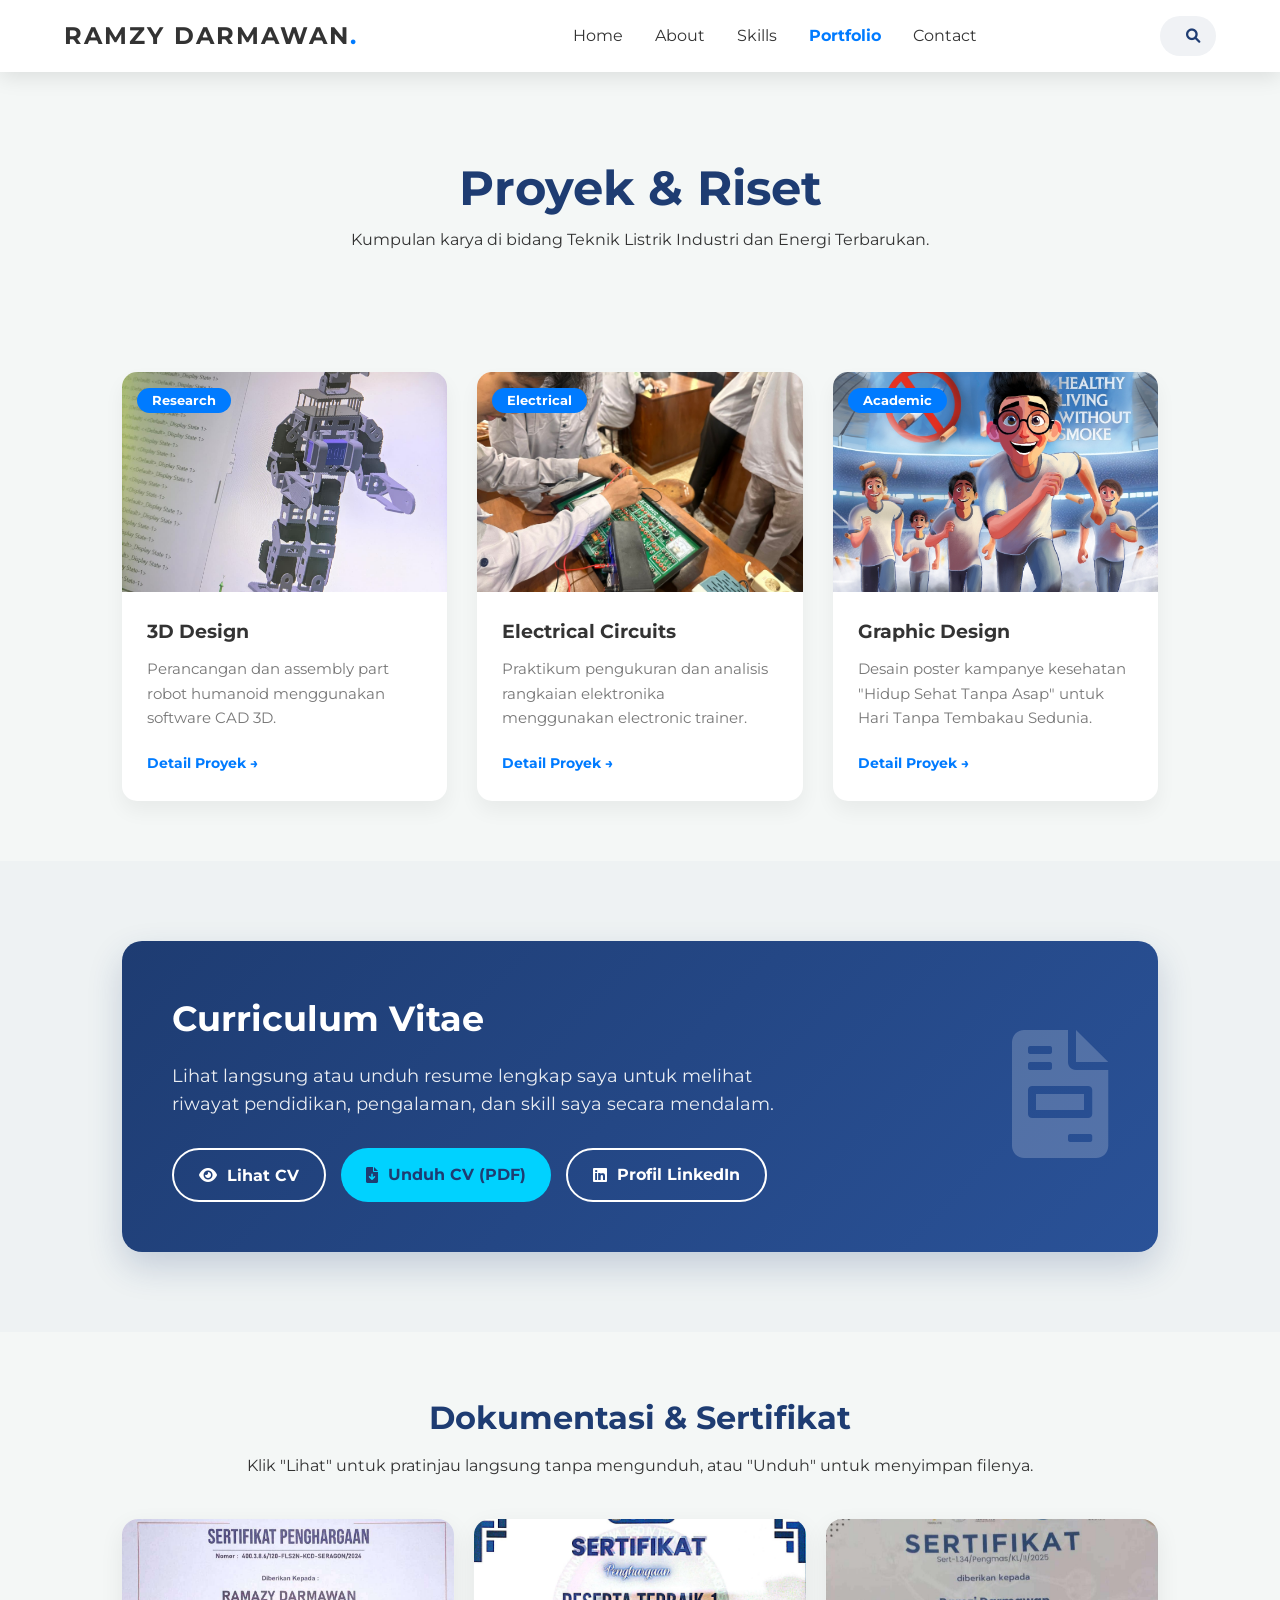
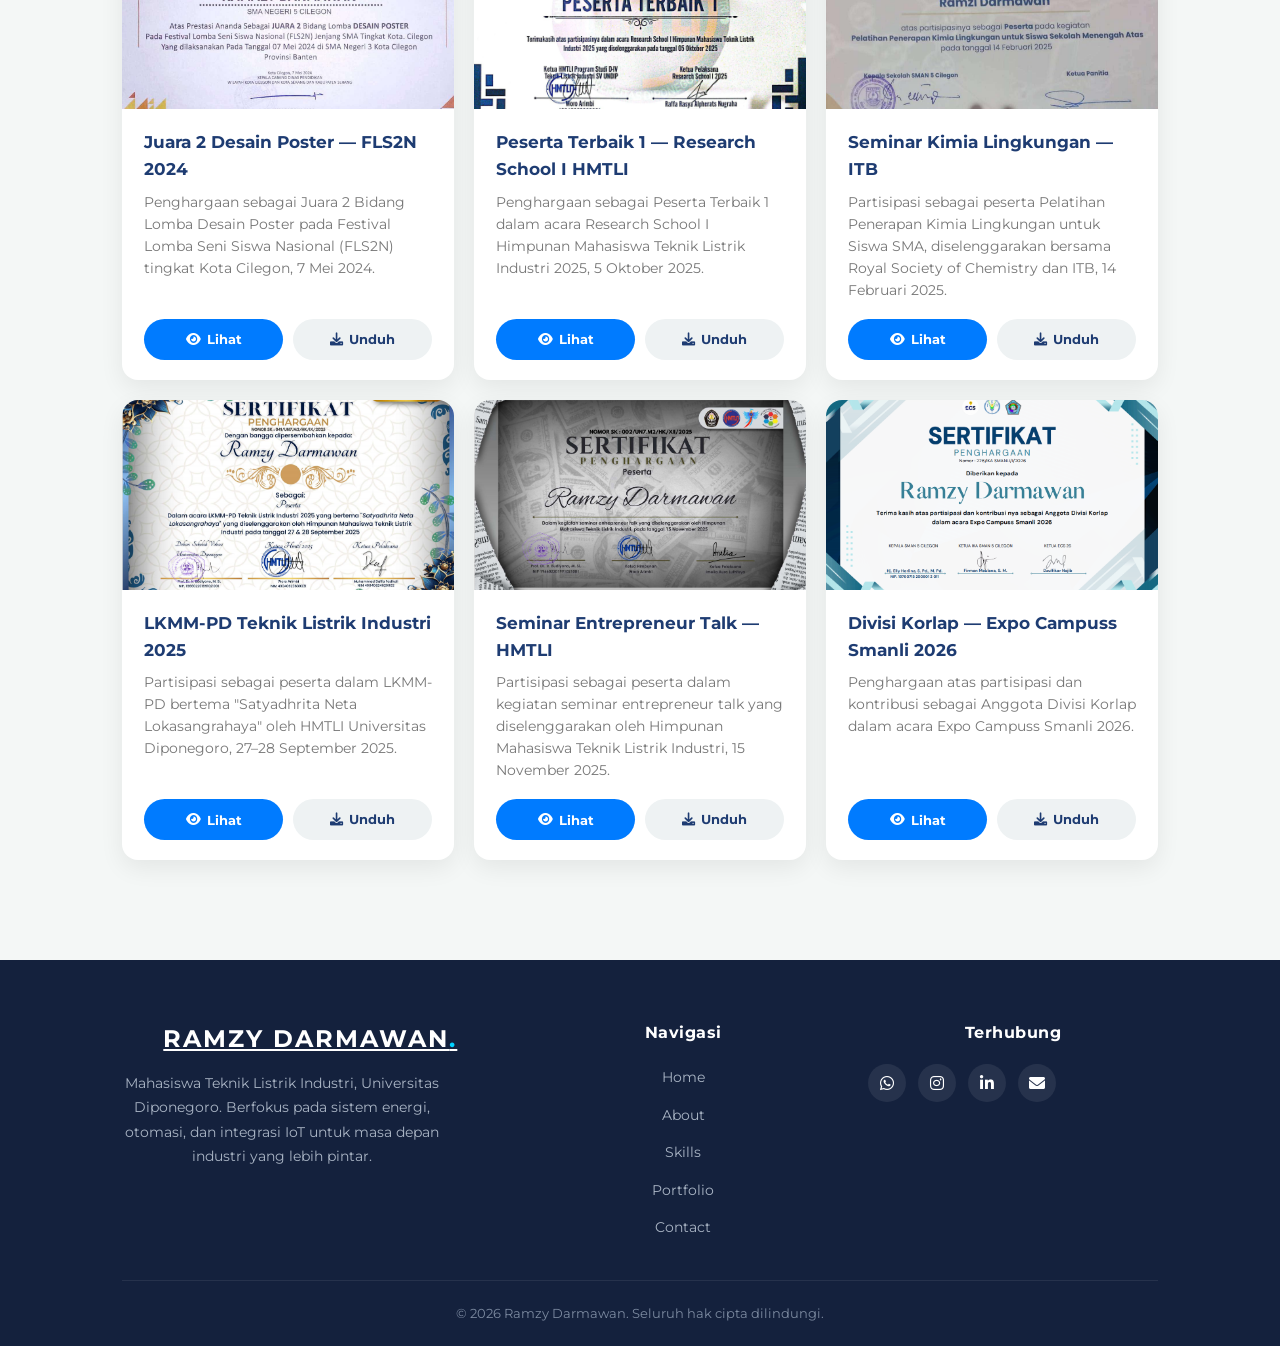
==== portofolio.html @ 5f9a40dd "Add files via upload" ====
<!DOCTYPE html>
<html lang="id">
<head>
    <meta charset="UTF-8">
    <meta name="viewport" content="width=device-width, initial-scale=1.0">
    <title>Portofolio Proyek | Ramzy Darmawan</title>
    <link rel="stylesheet" href="https://cdnjs.cloudflare.com/ajax/libs/font-awesome/6.0.0/css/all.min.css">
    <link rel="stylesheet" href="assets/css/style.css">
    <link href="https://fonts.googleapis.com/css2?family=Montserrat:wght@300;400;700&display=swap" rel="stylesheet">
</head>
<body class="portofolio-page">
    <div id="preloader">
        <div class="loader">
            <div class="circle"></div>
            <div class="line"></div>
            <p>Loading<span>.</span><span>.</span><span>.</span></p>
        </div>
    </div>

    <nav class="nav-active force-active">
        <div class="logo">RAMZY DARMAWAN<span>.</span></div>
        <ul class="nav-links">
            <li><a href="index.html">Home</a></li>
            <li><a href="index.html#about">About</a></li>
            <li><a href="index.html#skills">Skills</a></li>
            <li><a href="portofolio.html" class="active-link">Portfolio</a></li>
            <li><a href="index.html#contact">Contact</a></li>
        </ul>
        <div class="search-container">
            <input type="text" id="search-input" placeholder="Cari proyek, sertifikat...">
            <button id="search-btn"><i class="fas fa-search"></i></button>
        </div>
    </nav>

    <header class="portofolio-header">
        <div class="container">
            <h1>Proyek & Riset</h1>
            <p>Kumpulan karya di bidang Teknik Listrik Industri dan Energi Terbarukan.</p>
        </div>
    </header>

    <section class="portofolio-grid-section">
        <div class="container">
            <div class="portofolio-grid">

                <div class="portofolio-card">
                    <div class="card-image">
                        <img src="assets/img/robot-1.jpeg" alt="3D Design Robot Humanoid">
                        <div class="card-overlay">
                            <span>Research</span>
                        </div>
                    </div>
                    <div class="card-info">
                        <h3>3D Design</h3>
                        <p>Perancangan dan assembly part robot humanoid menggunakan software CAD 3D.</p>
                        <a href="proyek-3d-design.html" class="read-more">Detail Proyek &rarr;</a>
                    </div>
                </div>

                <div class="portofolio-card">
                    <div class="card-image">
                        <img src="assets/img/listrik-1.jpeg" alt="Praktikum Rangkaian Listrik">
                        <div class="card-overlay">
                            <span>Electrical</span>
                        </div>
                    </div>
                    <div class="card-info">
                        <h3>Electrical Circuits</h3>
                        <p>Praktikum pengukuran dan analisis rangkaian elektronika menggunakan electronic trainer.</p>
                        <a href="proyek-electrical.html" class="read-more">Detail Proyek &rarr;</a>
                    </div>
                </div>

                <div class="portofolio-card">
                    <div class="card-image">
                        <img src="assets/img/poster-1.jpeg" alt="Poster Hidup Sehat Tanpa Asap">
                        <div class="card-overlay">
                            <span>Academic</span>
                        </div>
                    </div>
                    <div class="card-info">
                        <h3>Graphic Design</h3>
                        <p>Desain poster kampanye kesehatan "Hidup Sehat Tanpa Asap" untuk Hari Tanpa Tembakau Sedunia.</p>
                        <a href="proyek-graphic-design.html" class="read-more">Detail Proyek &rarr;</a>
                    </div>
                </div>

            </div>
        </div>
    </section>

    <section class="cv-section" id="cv">
        <div class="container">
            <div class="cv-box">
                <div class="cv-content">
                    <h2>Curriculum Vitae</h2>
                    <p>Lihat langsung atau unduh resume lengkap saya untuk melihat riwayat pendidikan, pengalaman, dan skill saya secara mendalam.</p>

                    <div class="cv-actions">
                        <button class="btn-cv-view"
                                data-view
                                data-view-type="pdf"
                                data-view-src="assets/docs/CV-Ramzy-Darmawan.pdf"
                                data-view-title="Curriculum Vitae — Ramzy Darmawan"
                                data-view-download="CV-Ramzy-Darmawan.pdf">
                            <i class="fas fa-eye"></i> Lihat CV
                        </button>
                        <a href="assets/docs/CV-Ramzy-Darmawan.pdf" download="CV-Ramzy-Darmawan.pdf" class="btn-cv">
                            <i class="fas fa-file-download"></i> Unduh CV (PDF)
                        </a>
                        <a href="https://www.linkedin.com/in/ramzy-darmawan-42769236a?utm_source=share_via&utm_content=profile&utm_medium=member_android" target="_blank" class="btn-cv-outline">
                            <i class="fab fa-linkedin"></i> Profil LinkedIn
                        </a>
                    </div>
                </div>

                <div class="cv-icon">
                    <i class="fas fa-file-invoice"></i>
                </div>
            </div>
        </div>
    </section>

    <section class="gallery-download" id="sertifikat">
        <div class="container">
            <div class="gallery-title">
                <h2>Dokumentasi & Sertifikat</h2>
                <p>Klik "Lihat" untuk pratinjau langsung tanpa mengunduh, atau "Unduh" untuk menyimpan filenya.</p>
            </div>

            <div class="gallery-grid cert-grid">

                <div class="cert-card">
                    <div class="cert-thumb"
                         data-view
                         data-view-type="image"
                         data-view-src="assets/img/sertifikat-fls2n.jpeg"
                         data-view-title="Juara 2 Desain Poster — FLS2N 2024"
                         data-view-download="Sertifikat-FLS2N-Ramzy-Darmawan.jpeg">
                        <img src="assets/img/sertifikat-fls2n.jpeg" alt="Sertifikat Juara 2 Desain Poster FLS2N 2024">
                        <div class="cert-view-hint"><i class="fas fa-eye"></i> Klik untuk melihat</div>
                    </div>
                    <div class="cert-info">
                        <h3>Juara 2 Desain Poster — FLS2N 2024</h3>
                        <p>Penghargaan sebagai Juara 2 Bidang Lomba Desain Poster pada Festival Lomba Seni Siswa Nasional (FLS2N) tingkat Kota Cilegon, 7 Mei 2024.</p>
                        <div class="cert-actions">
                            <button class="cert-btn cert-btn-view"
                                    data-view
                                    data-view-type="image"
                                    data-view-src="assets/img/sertifikat-fls2n.jpeg"
                                    data-view-title="Juara 2 Desain Poster — FLS2N 2024"
                                    data-view-download="Sertifikat-FLS2N-Ramzy-Darmawan.jpeg">
                                <i class="fas fa-eye"></i> Lihat
                            </button>
                            <a href="assets/img/sertifikat-fls2n.jpeg" download="Sertifikat-FLS2N-Ramzy-Darmawan.jpeg" class="cert-btn cert-btn-download">
                                <i class="fas fa-download"></i> Unduh
                            </a>
                        </div>
                    </div>
                </div>

                <div class="cert-card">
                    <div class="cert-thumb"
                         data-view
                         data-view-type="image"
                         data-view-src="assets/img/sertifikat-terbaik1.jpeg"
                         data-view-title="Peserta Terbaik 1 — Research School I HMTLI 2025"
                         data-view-download="Sertifikat-Terbaik1-Ramzy-Darmawan.jpeg">
                        <img src="assets/img/sertifikat-terbaik1.jpeg" alt="Sertifikat Peserta Terbaik 1 Research School HMTLI">
                        <div class="cert-view-hint"><i class="fas fa-eye"></i> Klik untuk melihat</div>
                    </div>
                    <div class="cert-info">
                        <h3>Peserta Terbaik 1 — Research School I HMTLI</h3>
                        <p>Penghargaan sebagai Peserta Terbaik 1 dalam acara Research School I Himpunan Mahasiswa Teknik Listrik Industri 2025, 5 Oktober 2025.</p>
                        <div class="cert-actions">
                            <button class="cert-btn cert-btn-view"
                                    data-view
                                    data-view-type="image"
                                    data-view-src="assets/img/sertifikat-terbaik1.jpeg"
                                    data-view-title="Peserta Terbaik 1 — Research School I HMTLI 2025"
                                    data-view-download="Sertifikat-Terbaik1-Ramzy-Darmawan.jpeg">
                                <i class="fas fa-eye"></i> Lihat
                            </button>
                            <a href="assets/img/sertifikat-terbaik1.jpeg" download="Sertifikat-Terbaik1-Ramzy-Darmawan.jpeg" class="cert-btn cert-btn-download">
                                <i class="fas fa-download"></i> Unduh
                            </a>
                        </div>
                    </div>
                </div>

                <div class="cert-card">
                    <div class="cert-thumb"
                         data-view
                         data-view-type="image"
                         data-view-src="assets/img/sertifikat-seminaritb.jpeg"
                         data-view-title="Seminar Kimia Lingkungan — ITB 2025"
                         data-view-download="Sertifikat-SeminarITB-Ramzy-Darmawan.jpeg">
                        <img src="assets/img/sertifikat-seminaritb.jpeg" alt="Sertifikat Seminar Kimia Lingkungan ITB">
                        <div class="cert-view-hint"><i class="fas fa-eye"></i> Klik untuk melihat</div>
                    </div>
                    <div class="cert-info">
                        <h3>Seminar Kimia Lingkungan — ITB</h3>
                        <p>Partisipasi sebagai peserta Pelatihan Penerapan Kimia Lingkungan untuk Siswa SMA, diselenggarakan bersama Royal Society of Chemistry dan ITB, 14 Februari 2025.</p>
                        <div class="cert-actions">
                            <button class="cert-btn cert-btn-view"
                                    data-view
                                    data-view-type="image"
                                    data-view-src="assets/img/sertifikat-seminaritb.jpeg"
                                    data-view-title="Seminar Kimia Lingkungan — ITB 2025"
                                    data-view-download="Sertifikat-SeminarITB-Ramzy-Darmawan.jpeg">
                                <i class="fas fa-eye"></i> Lihat
                            </button>
                            <a href="assets/img/sertifikat-seminaritb.jpeg" download="Sertifikat-SeminarITB-Ramzy-Darmawan.jpeg" class="cert-btn cert-btn-download">
                                <i class="fas fa-download"></i> Unduh
                            </a>
                        </div>
                    </div>
                </div>

                <div class="cert-card">
                    <div class="cert-thumb"
                         data-view
                         data-view-type="image"
                         data-view-src="assets/img/sertifikat-lkmmpd.png"
                         data-view-title="LKMM-PD Teknik Listrik Industri 2025"
                         data-view-download="Sertifikat-LKMMPD-Ramzy-Darmawan.png">
                        <img src="assets/img/sertifikat-lkmmpd.png" alt="Sertifikat LKMM-PD Teknik Listrik Industri">
                        <div class="cert-view-hint"><i class="fas fa-eye"></i> Klik untuk melihat</div>
                    </div>
                    <div class="cert-info">
                        <h3>LKMM-PD Teknik Listrik Industri 2025</h3>
                        <p>Partisipasi sebagai peserta dalam LKMM-PD bertema "Satyadhrita Neta Lokasangrahaya" oleh HMTLI Universitas Diponegoro, 27&ndash;28 September 2025.</p>
                        <div class="cert-actions">
                            <button class="cert-btn cert-btn-view"
                                    data-view
                                    data-view-type="image"
                                    data-view-src="assets/img/sertifikat-lkmmpd.png"
                                    data-view-title="LKMM-PD Teknik Listrik Industri 2025"
                                    data-view-download="Sertifikat-LKMMPD-Ramzy-Darmawan.png">
                                <i class="fas fa-eye"></i> Lihat
                            </button>
                            <a href="assets/img/sertifikat-lkmmpd.png" download="Sertifikat-LKMMPD-Ramzy-Darmawan.png" class="cert-btn cert-btn-download">
                                <i class="fas fa-download"></i> Unduh
                            </a>
                        </div>
                    </div>
                </div>

                <div class="cert-card">
                    <div class="cert-thumb"
                         data-view
                         data-view-type="image"
                         data-view-src="assets/img/sertifikat-etalk.png"
                         data-view-title="Seminar Entrepreneur Talk HMTLI"
                         data-view-download="Sertifikat-EntrepreneurTalk-Ramzy-Darmawan.png">
                        <img src="assets/img/sertifikat-etalk.png" alt="Sertifikat Seminar Entrepreneur Talk">
                        <div class="cert-view-hint"><i class="fas fa-eye"></i> Klik untuk melihat</div>
                    </div>
                    <div class="cert-info">
                        <h3>Seminar Entrepreneur Talk — HMTLI</h3>
                        <p>Partisipasi sebagai peserta dalam kegiatan seminar entrepreneur talk yang diselenggarakan oleh Himpunan Mahasiswa Teknik Listrik Industri, 15 November 2025.</p>
                        <div class="cert-actions">
                            <button class="cert-btn cert-btn-view"
                                    data-view
                                    data-view-type="image"
                                    data-view-src="assets/img/sertifikat-etalk.png"
                                    data-view-title="Seminar Entrepreneur Talk HMTLI"
                                    data-view-download="Sertifikat-EntrepreneurTalk-Ramzy-Darmawan.png">
                                <i class="fas fa-eye"></i> Lihat
                            </button>
                            <a href="assets/img/sertifikat-etalk.png" download="Sertifikat-EntrepreneurTalk-Ramzy-Darmawan.png" class="cert-btn cert-btn-download">
                                <i class="fas fa-download"></i> Unduh
                            </a>
                        </div>
                    </div>
                </div>

                <div class="cert-card">
                    <div class="cert-thumb"
                         data-view
                         data-view-type="image"
                         data-view-src="assets/img/sertifikat-ecs.png"
                         data-view-title="Divisi Korlap — Expo Campuss Smanli 2026"
                         data-view-download="Sertifikat-ECS-Ramzy-Darmawan.png">
                        <img src="assets/img/sertifikat-ecs.png" alt="Sertifikat Expo Campuss Smanli">
                        <div class="cert-view-hint"><i class="fas fa-eye"></i> Klik untuk melihat</div>
                    </div>
                    <div class="cert-info">
                        <h3>Divisi Korlap — Expo Campuss Smanli 2026</h3>
                        <p>Penghargaan atas partisipasi dan kontribusi sebagai Anggota Divisi Korlap dalam acara Expo Campuss Smanli 2026.</p>
                        <div class="cert-actions">
                            <button class="cert-btn cert-btn-view"
                                    data-view
                                    data-view-type="image"
                                    data-view-src="assets/img/sertifikat-ecs.png"
                                    data-view-title="Divisi Korlap — Expo Campuss Smanli 2026"
                                    data-view-download="Sertifikat-ECS-Ramzy-Darmawan.png">
                                <i class="fas fa-eye"></i> Lihat
                            </button>
                            <a href="assets/img/sertifikat-ecs.png" download="Sertifikat-ECS-Ramzy-Darmawan.png" class="cert-btn cert-btn-download">
                                <i class="fas fa-download"></i> Unduh
                            </a>
                        </div>
                    </div>
                </div>

            </div>
        </div>
    </section>

    <!-- Modal Viewer (CV & Sertifikat) -->
    <div class="viewer-modal" id="viewer-modal">
        <div class="viewer-modal-content">
            <div class="viewer-modal-header">
                <h3 class="viewer-modal-title">Pratinjau</h3>
                <button class="viewer-modal-close" aria-label="Tutup">&times;</button>
            </div>
            <div class="viewer-modal-body"></div>
            <div class="viewer-modal-footer">
                <a href="#" class="cert-btn cert-btn-download viewer-modal-download" style="flex:none; padding: 10px 22px;">
                    <i class="fas fa-download"></i> Unduh
                </a>
            </div>
        </div>
    </div>

    <footer class="site-footer">
        <div class="container">
            <div class="footer-grid">
                <div class="footer-brand">
                    <a href="index.html" class="logo">RAMZY DARMAWAN<span>.</span></a>
                    <p>Mahasiswa Teknik Listrik Industri, Universitas Diponegoro. Berfokus pada sistem energi, otomasi, dan integrasi IoT untuk masa depan industri yang lebih pintar.</p>
                </div>
                <div class="footer-col">
                    <h4>Navigasi</h4>
                    <ul class="footer-nav-links">
                        <li><a href="index.html">Home</a></li>
                        <li><a href="index.html#about">About</a></li>
                        <li><a href="index.html#skills">Skills</a></li>
                        <li><a href="portofolio.html">Portfolio</a></li>
                        <li><a href="index.html#contact">Contact</a></li>
                    </ul>
                </div>
                <div class="footer-col">
                    <h4>Terhubung</h4>
                    <div class="footer-social">
                        <a href="https://wa.me/6288289019614" target="_blank" aria-label="WhatsApp"><i class="fab fa-whatsapp"></i></a>
                        <a href="https://instagram.com/ramzydrrmwn" target="_blank" aria-label="Instagram"><i class="fab fa-instagram"></i></a>
                        <a href="https://www.linkedin.com/in/ramzy-darmawan-42769236a" target="_blank" aria-label="LinkedIn"><i class="fab fa-linkedin-in"></i></a>
                        <a href="mailto:ramzydarmawan0@gmail.com" aria-label="Email"><i class="fas fa-envelope"></i></a>
                    </div>
                </div>
            </div>
            <div class="footer-bottom">
                &copy; 2026 Ramzy Darmawan. Seluruh hak cipta dilindungi.
            </div>
        </div>
    </footer>

    <script src="assets/js/search-data.js"></script>
    <script src="assets/js/script.js"></script>
</body>
</html>
---- assets/css/style.css ----
/* Reset & Base Styles */
/* DASAR */
* { margin: 0; padding: 0; box-sizing: border-box; }
body { font-family: 'Montserrat', sans-serif; line-height: 1.6; color: #333; scroll-behavior: smooth; background-color: #f4f7f6; }
.container { max-width: 1100px; margin: auto; padding: 0 2rem; }

/* NAVIGASI */
nav { display: flex; justify-content: space-between; align-items: center; padding: 1.5rem 5%; background: rgba(255, 255, 255, 0.9); backdrop-filter: blur(10px); position: fixed; width: 100%; top: 0; z-index: 1000; }
.logo { font-size: 1.5rem; font-weight: 700; letter-spacing: 2px; }
.logo span { color: #007bff; }
.nav-links { display: flex; list-style: none; }
.nav-links li a { text-decoration: none; color: #333; margin-left: 2rem; transition: 0.3s; }
.nav-links li a:hover { color: #007bff; }

/* HERO */
.hero { height: 100vh; background: linear-gradient(135deg, #1e3c72 0%, #2a5298 100%); color: white; display: flex; align-items: center; justify-content: center; text-align: center; }
.hero h1 { font-size: 3.5rem; }
.highlight { color: #00d2ff; }
.btn { display: inline-block; padding: 1rem 2.5rem; background: #007bff; color: white; text-decoration: none; border-radius: 50px; margin-top: 2rem; transition: 0.3s; }

/* KONTAK & SOSIAL MEDIA */
.contact { padding: 100px 0; text-align: center; background: white; }
.social-links { display: flex; justify-content: center; gap: 20px; margin-top: 30px; flex-wrap: wrap; }
.social-icon { text-decoration: none; display: flex; align-items: center; padding: 12px 25px; border-radius: 12px; color: white; font-weight: 600; transition: 0.3s; box-shadow: 0 4px 15px rgba(0,0,0,0.1); }
.social-icon i { font-size: 1.5rem; margin-right: 10px; }

.whatsapp { background-color: #25D366; }
.instagram { background: linear-gradient(45deg, #f09433 0%, #e6683c 25%, #dc2743 50%, #cc2366 75%, #bc1888 100%); }
.linkedin { background-color: #0077b5; }

.social-icon:hover { transform: translateY(-5px); filter: brightness(1.1); }
.btn-outline { display: inline-block; padding: 0.8rem 2rem; border: 2px solid #007bff; color: #007bff; text-decoration: none; border-radius: 50px; margin-top: 1.5rem; }

footer { text-align: center; padding: 2rem; color: #777; }

/* --- SEARCH BAR NAVIGATION --- */

/* Menyejajarkan menu dan search */
.nav-right {
    display: flex;
    align-items: center;
    gap: 30px;
}

.search-container {
    display: flex;
    align-items: center;
    background: #f0f2f5;
    padding: 5px 15px;
    border-radius: 50px;
    border: 1px solid transparent;
    transition: all 0.3s ease;
    position: relative;
}

/* Warna berubah saat kita mulai mengetik */
.search-container:focus-within {
    background: white;
    border-color: #007bff;
    box-shadow: 0 0 10px rgba(0, 123, 255, 0.1);
}

#search-input {
    border: none;
    background: none;
    outline: none;
    padding: 5px;
    width: 0; /* Awalnya tersembunyi */
    transition: width 0.4s cubic-bezier(0.4, 0, 0.2, 1);
    font-family: 'Montserrat', sans-serif;
    font-size: 0.9rem;
}

/* Meluas saat container di-hover atau input sedang aktif */
.search-container:hover #search-input,
.search-container.search-active #search-input,
#search-input:focus {
    width: 200px; /* Lebar saat terbuka */
}

#search-btn {
    background: none;
    border: none;
    color: #1e3c72;
    cursor: pointer;
    font-size: 0.9rem;
    display: flex;
    align-items: center;
    transition: color 0.3s;
}

#search-btn:hover {
    color: #007bff;
}

/* Responsif untuk Mobile */
@media (max-width: 768px) {
    .nav-right {
        gap: 15px;
    }
    #search-input:focus, .search-container:hover #search-input {
        width: 130px;
    }
}

/* SKILLS SECTION */
.skills {
    padding: 80px 0;
    background: #eef2f3;
    text-align: center;
}

.skills h2 {
    font-size: 2.5rem;
    margin-bottom: 3rem;
}

.skills-grid {
    display: grid;
    grid-template-columns: repeat(auto-fit, minmax(280px, 1fr));
    gap: 2rem;
    padding: 0 20px;
}

.skill-card {
    background: white;
    padding: 3rem 2rem;
    border-radius: 20px;
    box-shadow: 0 10px 30px rgba(0,0,0,0.05);
    transition: 0.3s;
}

.skill-card i {
    font-size: 3rem;
    color: #007bff;
    margin-bottom: 1.5rem;
}

.skill-card h3 {
    margin-bottom: 1rem;
    font-size: 1.5rem;
}

.skill-card:hover {
    transform: translateY(-10px);
    box-shadow: 0 15px 40px rgba(0,0,0,0.1);
}

/* ABOUT SECTION */
.about {
    padding: 100px 0;
    background: white;
}

.about-flex {
    display: flex;
    align-items: center;
    gap: 50px;
    flex-wrap: wrap; /* Agar rapi saat dibuka di HP */
}

.about-text {
    flex: 2;
    min-width: 300px;
}

.about-text h2 {
    font-size: 2.5rem;
    margin-bottom: 1.5rem;
    position: relative;
}

/* Garis dekorasi di bawah judul About */
.about-text h2::after {
    content: '';
    display: block;
    width: 60px;
    height: 4px;
    background: #007bff;
    margin-top: 10px;
}

.about-text p {
    margin-bottom: 1.2rem;
    font-size: 1.1rem;
    color: #555;
    text-align: justify;
}

.about-stats {
    flex: 1;
    display: flex;
    flex-direction: column;
    gap: 20px;
    min-width: 250px;
}

.stat-item {
    background: #f4f7f6;
    padding: 20px;
    border-radius: 15px;
    text-align: center;
    border-left: 5px solid #007bff;
}

.stat-item span {
    font-size: 2rem;
    font-weight: 700;
    color: #1e3c72;
    display: block;
}

.stat-item p {
    font-size: 0.9rem;
    color: #777;
    margin: 0;
}

/* Penyesuaian Mobile */
@media (max-width: 768px) {
    .about-flex {
        flex-direction: column;
        text-align: center;
    }
    .about-text h2::after {
        margin: 10px auto;
    }
}

/* --- UPDATE PADA HERO SECTION --- */

.hero {
    min-height: 100vh;
    /* Kita gunakan warna gelap di awal agar menyatu saat foto memudar ke bawah */
    background: linear-gradient(135deg, #1e3c72 0%, #102a5e 100%);
    color: white;
    display: flex;
    align-items: center;
    position: relative;
    overflow: hidden; /* Agar bentuk abstrak tidak keluar jalur */
    padding-top: 80px; /* Jarak agar tidak tertutup nav */
}

/* Container khusus Hero agar flex-direction bisa diatur di mobile */
.hero-container {
    display: flex;
    align-items: center;
    justify-content: space-between;
    width: 100%;
}

/* Sisi Teks */
.hero-content {
    flex: 1;
    text-align: left;
    z-index: 10; /* Agar teks di atas bentuk abstrak */
}

.hero-content h1 {
    font-size: 3.5rem;
    line-height: 1.1;
    margin-bottom: 1.5rem;
}
/* --- GANTI KODE TADI DENGAN INI --- */

.hero-btns {
    display: flex;
    align-items: center;
    justify-content: flex-start;
    gap: 15px;
    margin-top: 2.5rem;
}

/* Base style untuk semua tombol di Hero agar ukurannya SAMA */
.btn, .btn-outline-white {
    margin: 0;
    display: flex;            /* Menggunakan flex agar teks di tengah */
    align-items: center;      /* Rata tengah vertikal */
    justify-content: center;   /* Rata tengah horizontal */
    
    /* Tentukan ukuran tetap di sini */
    width: 180px;             /* Lebar tombol */
    height: 55px;             /* Tinggi tombol */
    
    text-decoration: none;
    border-radius: 50px;
    font-weight: 700;
    transition: 0.3s;
    font-size: 0.95rem;
    
    /* Penting: Agar border tidak menambah ukuran luar tombol */
    box-sizing: border-box; 
}

/* Warna Tombol Biru (Kenali Saya) */
.btn {
    background: #007bff;
    color: white;
    border: none;
}

.btn:hover {
    transform: translateY(-3px);
    box-shadow: 0 10px 20px rgba(0, 123, 255, 0.3);
}

/* Warna Tombol Outline (Kontak) */
.btn-outline-white {
    border: 2px solid white;
    color: white;
    background: transparent;
}

.btn-outline-white:hover {
    background: white;
    color: #1e3c72;
}


/* --- SISI FOTO DENGAN EFEK ABSTRAK --- */
.hero-image-wrapper {
    flex: 1;
    display: flex;
    justify-content: center;
    align-items: center;
    position: relative;
    height: 100%;
}

.hero-img {
    max-width: 90%;
    height: auto;
    object-fit: cover;
    z-index: 5;
    
    /* Trik 1: CSS MASKING - Membuat bagian bawah foto memudar */
    -webkit-mask-image: linear-gradient(to bottom, black 60%, transparent 100%);
    mask-image: linear-gradient(to bottom, black 60%, transparent 100%);
    
    /* Trik 2: Opacity sedikit diturunkan agar warna background tembus */
    opacity: 0.9;
    
    /* Trik 3: Filter untuk menyatukan warna (Opsional, matikan jika ingin warna asli) */
    filter: brightness(1.1) contrast(1.1) saturate(0.9) drop-shadow(0 0 20px rgba(0,210,255,0.3));
}

/* Bentuk Abstrak di Belakang Foto */
.abstract-shape {
    position: absolute;
    width: 130%;
    height: 130%;
    background: radial-gradient(circle, rgba(0,210,255,0.2) 0%, rgba(30,60,114,0) 70%);
    border-radius: 45% 55% 70% 30% / 30% 60% 70% 40%; /* Bentuk tidak beraturan */
    animation: morph 10s linear infinite; /* Animasi bergerak pelan */
    z-index: 1;
}

/* Animasi untuk bentuk abstrak */
@keyframes morph {
    0% { border-radius: 45% 55% 70% 30% / 30% 60% 70% 40%; transform: rotate(0deg); }
    50% { border-radius: 70% 30% 30% 70% / 60% 30% 60% 40%; transform: rotate(180deg); }
    100% { border-radius: 45% 55% 70% 30% / 30% 60% 70% 40%; transform: rotate(360deg); }
}

/* Responsivitas Mobile */
@media (max-width: 992px) {
    .hero-container {
        flex-direction: column-reverse; /* Foto di atas teks saat mobile */
        text-align: center;
        padding-bottom: 50px;
    }
    .hero-content {
        text-align: center;
        padding-top: 30px;
    }
    .hero-content h1 { font-size: 2.5rem; }
    .hero-btns { justify-content: center; }
    .hero-image-wrapper { width: 100%; margin-top: 20px; }
    .hero-img { max-width: 70%; }
}

/* Styling untuk Sticky Nav yang diaktifkan JS */
.nav-active {
    background: white !important;
    box-shadow: 0 5px 20px rgba(0,0,0,0.1);
    padding: 1rem 5% !important;
}

/* Styling untuk Animasi Muncul (Scroll Reveal) */
.hidden {
    opacity: 0;
    transform: translateY(30px);
    transition: all 0.8s ease-out;
}

.show {
    opacity: 1;
    transform: translateY(0);
}

/* Delay agar skill card muncul bergantian */
.skill-card:nth-child(2) { transition-delay: 0.2s; }
.skill-card:nth-child(3) { transition-delay: 0.4s; }

/* PORTOFOLIO PAGE STYLES */
.portofolio-header {
    padding: 150px 0 60px;
    background: #f4f7f6;
    text-align: center;
}

.portofolio-header h1 { font-size: 3rem; color: #1e3c72; }

.portofolio-grid {
    display: grid;
    grid-template-columns: repeat(auto-fit, minmax(320px, 1fr));
    gap: 30px;
    padding: 60px 0;
}

.portofolio-card {
    background: white;
    border-radius: 15px;
    overflow: hidden;
    box-shadow: 0 10px 20px rgba(0,0,0,0.05);
    transition: 0.3s;
}

.card-image {
    position: relative;
    height: 220px;
    background: #ddd; /* Warna pengganti jika gambar belum ada */
}

.card-image img {
    width: 100%;
    height: 100%;
    object-fit: cover;
}

.card-overlay {
    position: absolute;
    top: 15px;
    left: 15px;
}

.card-overlay span {
    background: #007bff;
    color: white;
    padding: 5px 15px;
    border-radius: 20px;
    font-size: 0.8rem;
    font-weight: 700;
}

.card-info {
    padding: 25px;
}

.card-info h3 { margin-bottom: 10px; color: #333; }
.card-info p { color: #777; font-size: 0.95rem; margin-bottom: 20px; }

.read-more {
    text-decoration: none;
    color: #007bff;
    font-weight: 700;
    font-size: 0.9rem;
}

.portofolio-card:hover {
    transform: translateY(-10px);
    box-shadow: 0 20px 40px rgba(0,0,0,0.1);
}

.active-link {
    color: #007bff !important;
    font-weight: 700;
}

/* --- PRELOADER STYLES --- */
#preloader {
    position: fixed;
    top: 0;
    left: 0;
    width: 100%;
    height: 100vh;
    background: #1e3c72; /* Warna senada dengan Hero */
    display: flex;
    justify-content: center;
    align-items: center;
    z-index: 9999; /* Pastikan di atas segalanya */
    transition: opacity 0.8s ease, visibility 0.8s;
}

.loader {
    text-align: center;
    color: white;
}

.circle {
    width: 50px;
    height: 50px;
    border: 5px solid rgba(255, 255, 255, 0.1);
    border-top: 5px solid #00d2ff;
    border-radius: 50%;
    margin: 0 auto 20px;
    animation: spin 1s linear infinite;
}

.line {
    width: 100px;
    height: 3px;
    background: rgba(255, 255, 255, 0.1);
    position: relative;
    overflow: hidden;
    margin: 10px auto;
}

.line::after {
    content: '';
    position: absolute;
    left: -100%;
    width: 100%;
    height: 100%;
    background: #00d2ff;
    animation: loading-line 1.5s infinite;
}

#preloader p {
    font-family: 'Montserrat', sans-serif;
    letter-spacing: 3px;
    font-size: 0.8rem;
    text-transform: uppercase;
}

/* Animasi Putar & Garis */
@keyframes spin {
    to { transform: rotate(360deg); }
}

@keyframes loading-line {
    to { left: 100%; }
}

/* Class untuk menghilangkan loader (dipicu JS) */
.preloader-hidden {
    opacity: 0;
    visibility: hidden;
}

/* Tambahkan ini di style.css */
.hero-content {
    animation: fadeInUp 1.2s ease forwards;
    opacity: 0; /* Mulai dari tidak terlihat */
}

@keyframes fadeInUp {
    from {
        opacity: 0;
        transform: translateY(30px);
    }
    to {
        opacity: 1;
        transform: translateY(0);
    }
}

/* --- CV SECTION STYLES --- */
.cv-section {
    padding: 80px 0;
    background: #eef2f3;
}

.cv-box {
    background: linear-gradient(135deg, #1e3c72 0%, #2a5298 100%);
    border-radius: 20px;
    padding: 50px;
    display: flex;
    align-items: center;
    justify-content: space-between;
    color: white;
    box-shadow: 0 15px 35px rgba(30, 60, 114, 0.2);
}

.cv-content {
    flex: 2;
}

.cv-content h2 {
    font-size: 2.2rem;
    margin-bottom: 15px;
}

.cv-content p {
    font-size: 1.1rem;
    margin-bottom: 30px;
    opacity: 0.9;
}

.cv-actions {
    display: flex;
    gap: 15px;
    flex-wrap: wrap;
}

.btn-cv {
    background: #00d2ff;
    color: #1e3c72;
    padding: 12px 25px;
    border-radius: 50px;
    text-decoration: none;
    font-weight: 700;
    display: flex;
    align-items: center;
    gap: 10px;
    transition: 0.3s;
}

.btn-cv:hover {
    transform: translateY(-3px);
    box-shadow: 0 5px 15px rgba(0, 210, 255, 0.4);
    background: white;
}

.btn-cv-outline {
    border: 2px solid white;
    color: white;
    padding: 12px 25px;
    border-radius: 50px;
    text-decoration: none;
    font-weight: 700;
    display: flex;
    align-items: center;
    gap: 10px;
    transition: 0.3s;
}

.btn-cv-outline:hover {
    background: white;
    color: #1e3c72;
}

.cv-icon {
    flex: 1;
    font-size: 8rem;
    text-align: right;
    opacity: 0.2;
}

/* Responsivitas Mobile */
@media (max-width: 768px) {
    .cv-box {
        flex-direction: column;
        text-align: center;
        padding: 30px;
    }
    .cv-icon {
        display: none; /* Sembunyikan ikon di HP agar hemat tempat */
    }
    .cv-actions {
        justify-content: center;
    }
}

/* --- GALLERY DOWNLOAD SECTION --- */
.gallery-download {
    padding: 60px 0 100px;
    background: #f4f7f6; 
}

.gallery-title {
    text-align: center;
    margin-bottom: 40px;
}

.gallery-title h2 {
    font-size: 2rem;
    color: #1e3c72;
    margin-bottom: 10px;
}

.gallery-grid {
    display: grid;
    grid-template-columns: repeat(auto-fit, minmax(250px, 1fr));
    gap: 20px;
}

.gallery-item {
    position: relative;
    height: 200px; 
    border-radius: 15px;
    overflow: hidden;
    box-shadow: 0 5px 15px rgba(0,0,0,0.08);
}

.gallery-item img {
    width: 100%;
    height: 100%;
    object-fit: cover;
    transition: transform 0.5s ease;
}

/* --- BAGIAN PENTING: OVERLAY UNDUH --- */

.gallery-item .download-overlay {
    position: absolute;
    top: 0;
    left: 0;
    width: 100%;
    height: 100%;
    background: rgba(30, 60, 114, 0.85); /* Warna biru transparan saat di-hover */
    display: flex;
    flex-direction: column;
    justify-content: center;
    align-items: center;
    color: white;
    text-decoration: none;
    
    /* Efek Menghilang di Awal */
    opacity: 0; 
    transition: all 0.4s ease;
}

/* Saat Kursor Diarahkan (Hover) */
.gallery-item:hover .download-overlay {
    opacity: 1; /* Tulisan Muncul */
}

.gallery-item:hover img {
    transform: scale(1.1); /* Gambar sedikit membesar */
}

/* Ukuran Ikon dan Teks di dalam Gallery */
.gallery-item .download-overlay i {
    font-size: 2rem;
    margin-bottom: 8px;
}

.gallery-item .download-overlay span {
    font-size: 0.8rem;
    font-weight: 700;
    text-transform: uppercase;
}
/* ======================================================
   UPGRADE — HERO BADGE & STATUS CHIP (Halaman 1)
   ====================================================== */
.hero-badge {
    display: inline-flex;
    align-items: center;
    gap: 10px;
    background: rgba(0, 210, 255, 0.12);
    border: 1px solid rgba(0, 210, 255, 0.35);
    color: #00d2ff;
    padding: 8px 18px;
    border-radius: 50px;
    font-size: 0.8rem;
    font-weight: 700;
    letter-spacing: 0.5px;
    margin-bottom: 1.4rem;
    text-transform: uppercase;
}

.hero-badge .dot {
    width: 8px;
    height: 8px;
    background: #00d2ff;
    border-radius: 50%;
    box-shadow: 0 0 0 0 rgba(0, 210, 255, 0.6);
    animation: pulse-dot 1.8s infinite;
}

@keyframes pulse-dot {
    0% { box-shadow: 0 0 0 0 rgba(0, 210, 255, 0.55); }
    70% { box-shadow: 0 0 0 8px rgba(0, 210, 255, 0); }
    100% { box-shadow: 0 0 0 0 rgba(0, 210, 255, 0); }
}

/* Typing role text under name */
.hero-role {
    font-size: 1.15rem;
    min-height: 1.6em;
    margin-bottom: 0.5rem;
    color: #bfe6ff;
    font-weight: 600;
}

.hero-role .cursor {
    display: inline-block;
    width: 2px;
    background: #00d2ff;
    margin-left: 3px;
    animation: blink-cursor 0.9s step-end infinite;
}

@keyframes blink-cursor {
    0%, 50% { opacity: 1; }
    51%, 100% { opacity: 0; }
}

/* Floating info chips beside hero photo */
.hero-floating-chip {
    position: absolute;
    background: rgba(255, 255, 255, 0.97);
    color: #1e3c72;
    padding: 10px 16px;
    border-radius: 14px;
    box-shadow: 0 10px 25px rgba(0, 0, 0, 0.25);
    font-size: 0.82rem;
    font-weight: 700;
    display: flex;
    align-items: center;
    gap: 8px;
    z-index: 15;
    animation: float-chip 4s ease-in-out infinite;
}

.hero-floating-chip i { color: #007bff; font-size: 1rem; }

.hero-floating-chip.chip-1 { top: 8%; right: 4%; animation-delay: 0s; }
.hero-floating-chip.chip-2 { bottom: 10%; left: -2%; animation-delay: 1.5s; }

@keyframes float-chip {
    0%, 100% { transform: translateY(0); }
    50% { transform: translateY(-10px); }
}

@media (max-width: 992px) {
    .hero-floating-chip { display: none; }
}

/* ======================================================
   UPGRADE — ABOUT: progress / status row
   ====================================================== */
.about-progress {
    margin-top: 1.8rem;
}

.about-progress-label {
    display: flex;
    justify-content: space-between;
    font-size: 0.85rem;
    font-weight: 700;
    color: #1e3c72;
    margin-bottom: 8px;
}

.about-progress-bar {
    width: 100%;
    height: 10px;
    background: #e6ecf1;
    border-radius: 50px;
    overflow: hidden;
}

.about-progress-fill {
    height: 100%;
    width: 0%;
    background: linear-gradient(90deg, #007bff, #00d2ff);
    border-radius: 50px;
    transition: width 1.4s cubic-bezier(0.4, 0, 0.2, 1);
}

.about-progress-fill.fill-active { width: 25%; } /* semester 2 of 8 */

.about-progress-note {
    font-size: 0.8rem;
    color: #888;
    margin-top: 6px;
}

/* ======================================================
   UPGRADE — SKILL CARDS: meter bar
   ====================================================== */
.skill-meter {
    margin-top: 1.2rem;
    width: 100%;
    height: 6px;
    background: #eef2f3;
    border-radius: 50px;
    overflow: hidden;
}

.skill-meter-fill {
    height: 100%;
    background: linear-gradient(90deg, #007bff, #00d2ff);
    border-radius: 50px;
    width: 0%;
    transition: width 1.2s ease 0.2s;
}

.skill-card.show .skill-meter-fill { width: var(--meter, 80%); }

/* ======================================================
   FOOTER NAVIGATION (semua halaman)
   ====================================================== */
.site-footer {
    background: #14213d;
    color: #cfd8e3;
    padding: 60px 0 0;
    margin-top: 0;
}

.footer-grid {
    display: grid;
    grid-template-columns: 1.3fr 1fr 1fr;
    gap: 40px;
    padding-bottom: 40px;
    border-bottom: 1px solid rgba(255, 255, 255, 0.08);
}

.footer-brand .logo {
    color: white;
    margin-bottom: 12px;
    display: block;
}

.footer-brand .logo span { color: #00d2ff; }

.footer-brand p {
    font-size: 0.9rem;
    color: #a9b4c4;
    max-width: 320px;
    line-height: 1.7;
}

.footer-col h4 {
    color: white;
    font-size: 1rem;
    margin-bottom: 18px;
    letter-spacing: 0.5px;
}

.footer-nav-links {
    list-style: none;
    display: flex;
    flex-direction: column;
    gap: 12px;
}

.footer-nav-links a {
    color: #a9b4c4;
    text-decoration: none;
    font-size: 0.9rem;
    transition: 0.25s;
}

.footer-nav-links a:hover {
    color: #00d2ff;
    padding-left: 4px;
}

.footer-social {
    display: flex;
    gap: 12px;
    margin-top: 6px;
}

.footer-social a {
    width: 38px;
    height: 38px;
    border-radius: 50%;
    background: rgba(255, 255, 255, 0.08);
    color: white;
    display: flex;
    align-items: center;
    justify-content: center;
    text-decoration: none;
    transition: 0.25s;
}

.footer-social a:hover {
    background: #007bff;
    transform: translateY(-3px);
}

.footer-bottom {
    text-align: center;
    padding: 22px 0;
    font-size: 0.82rem;
    color: #7c8aa0;
}

.footer-bottom a { color: #00d2ff; text-decoration: none; }

/* Old simple footer tag override (kept for safety, unused now) */
footer.legacy-footer { text-align: center; padding: 2rem; color: #777; }

@media (max-width: 768px) {
    .footer-grid {
        grid-template-columns: 1fr;
        gap: 30px;
        text-align: center;
    }
    .footer-brand p { margin: 0 auto; }
    .footer-social { justify-content: center; }
}

/* ======================================================
   PROJECT DETAIL PAGE
   ====================================================== */
.project-hero {
    padding: 150px 0 50px;
    background: linear-gradient(135deg, #1e3c72 0%, #2a5298 100%);
    color: white;
}

.project-hero .breadcrumb {
    font-size: 0.85rem;
    opacity: 0.85;
    margin-bottom: 14px;
}

.project-hero .breadcrumb a { color: #00d2ff; text-decoration: none; }
.project-hero .breadcrumb a:hover { text-decoration: underline; }

.project-hero h1 { font-size: 2.6rem; margin-bottom: 14px; }
.project-hero .project-tags { display: flex; gap: 10px; flex-wrap: wrap; }
.project-hero .project-tags span {
    background: rgba(255,255,255,0.12);
    border: 1px solid rgba(255,255,255,0.25);
    padding: 6px 16px;
    border-radius: 50px;
    font-size: 0.8rem;
    font-weight: 600;
}

.project-body {
    padding: 70px 0 100px;
    background: white;
}

.project-cover {
    width: 100%;
    max-height: 480px;
    object-fit: cover;
    border-radius: 18px;
    box-shadow: 0 20px 40px rgba(0,0,0,0.12);
    margin-bottom: 50px;
}

.project-layout {
    display: grid;
    grid-template-columns: 2fr 1fr;
    gap: 50px;
}

.project-main h2 {
    font-size: 1.5rem;
    color: #1e3c72;
    margin: 30px 0 14px;
}

.project-main h2:first-child { margin-top: 0; }

.project-main p {
    color: #555;
    margin-bottom: 14px;
    text-align: justify;
}

.project-main ul {
    margin: 10px 0 20px 22px;
    color: #555;
}

.project-main ul li { margin-bottom: 8px; }

.project-sidebar {
    background: #f4f7f6;
    border-radius: 18px;
    padding: 30px;
    align-self: start;
    position: sticky;
    top: 110px;
}

.project-sidebar h4 {
    color: #1e3c72;
    font-size: 0.95rem;
    text-transform: uppercase;
    letter-spacing: 0.5px;
    margin-bottom: 16px;
}

.project-meta-item {
    display: flex;
    justify-content: space-between;
    padding: 10px 0;
    border-bottom: 1px solid #e2e8ea;
    font-size: 0.9rem;
}

.project-meta-item span:first-child { color: #888; }
.project-meta-item span:last-child { color: #1e3c72; font-weight: 700; text-align: right; }

.project-back-btn {
    display: inline-flex;
    align-items: center;
    gap: 8px;
    margin-top: 25px;
    color: #007bff;
    text-decoration: none;
    font-weight: 700;
    font-size: 0.9rem;
}

.project-back-btn:hover { text-decoration: underline; }

.project-other {
    margin-top: 25px;
    padding-top: 20px;
    border-top: 1px solid #e2e8ea;
}

.project-other a {
    display: block;
    color: #1e3c72;
    text-decoration: none;
    font-size: 0.85rem;
    font-weight: 600;
    padding: 8px 0;
    transition: 0.2s;
}

.project-other a:hover { color: #007bff; padding-left: 4px; }

@media (max-width: 900px) {
    .project-layout { grid-template-columns: 1fr; }
    .project-sidebar { position: static; }
    .project-hero h1 { font-size: 1.9rem; }
}

/* ======================================================
   CV: tombol "Lihat" + modal viewer
   ====================================================== */
.cv-actions .btn-cv-view {
    background: transparent;
    color: white;
    border: 2px solid white;
    padding: 12px 25px;
    border-radius: 50px;
    font-weight: 700;
    display: flex;
    align-items: center;
    gap: 10px;
    cursor: pointer;
    font-family: 'Montserrat', sans-serif;
    font-size: 1rem;
    transition: 0.3s;
}

.cv-actions .btn-cv-view:hover {
    background: white;
    color: #1e3c72;
}

/* ======================================================
   SERTIFIKAT — card dengan judul, deskripsi, lihat & unduh
   ====================================================== */
.gallery-grid.cert-grid {
    grid-template-columns: repeat(auto-fit, minmax(280px, 1fr));
}

.cert-card {
    background: white;
    border-radius: 16px;
    overflow: hidden;
    box-shadow: 0 8px 24px rgba(0,0,0,0.07);
    transition: 0.3s;
    display: flex;
    flex-direction: column;
}

.cert-card:hover {
    transform: translateY(-6px);
    box-shadow: 0 16px 34px rgba(0,0,0,0.12);
}

.cert-thumb {
    position: relative;
    height: 190px;
    overflow: hidden;
    background: #eef2f3;
    cursor: pointer;
}

.cert-thumb img {
    width: 100%;
    height: 100%;
    object-fit: cover;
    transition: transform 0.5s ease;
}

.cert-thumb:hover img { transform: scale(1.07); }

.cert-thumb .cert-view-hint {
    position: absolute;
    inset: 0;
    background: rgba(30, 60, 114, 0.55);
    display: flex;
    align-items: center;
    justify-content: center;
    color: white;
    opacity: 0;
    transition: 0.3s;
    gap: 8px;
    font-weight: 700;
    font-size: 0.85rem;
}

.cert-thumb:hover .cert-view-hint { opacity: 1; }

.cert-info { padding: 20px 22px; flex: 1; display: flex; flex-direction: column; }
.cert-info h3 { font-size: 1.05rem; color: #1e3c72; margin-bottom: 8px; }
.cert-info p { font-size: 0.86rem; color: #777; flex: 1; margin-bottom: 18px; }

.cert-actions { display: flex; gap: 10px; }

.cert-btn {
    flex: 1;
    text-align: center;
    padding: 10px 0;
    border-radius: 50px;
    font-size: 0.82rem;
    font-weight: 700;
    text-decoration: none;
    cursor: pointer;
    display: inline-flex;
    align-items: center;
    justify-content: center;
    gap: 6px;
    border: none;
    font-family: 'Montserrat', sans-serif;
    transition: 0.25s;
}

.cert-btn-view { background: #007bff; color: white; }
.cert-btn-view:hover { background: #1e3c72; }

.cert-btn-download { background: #eef2f3; color: #1e3c72; }
.cert-btn-download:hover { background: #dfe6e9; }

/* ======================================================
   MODAL — lihat sertifikat & CV tanpa unduh
   ====================================================== */
.viewer-modal {
    position: fixed;
    inset: 0;
    background: rgba(10, 18, 35, 0.88);
    display: none;
    align-items: center;
    justify-content: center;
    z-index: 5000;
    padding: 30px 20px;
}

.viewer-modal.open { display: flex; }

.viewer-modal-content {
    background: white;
    border-radius: 16px;
    max-width: 720px;
    width: 100%;
    max-height: 88vh;
    overflow: hidden;
    display: flex;
    flex-direction: column;
    position: relative;
    animation: modal-pop 0.25s ease;
}

@keyframes modal-pop {
    from { transform: scale(0.94); opacity: 0; }
    to { transform: scale(1); opacity: 1; }
}

.viewer-modal-header {
    display: flex;
    justify-content: space-between;
    align-items: center;
    padding: 16px 22px;
    border-bottom: 1px solid #eee;
}

.viewer-modal-header h3 { font-size: 1.05rem; color: #1e3c72; }

.viewer-modal-close {
    background: none;
    border: none;
    font-size: 1.3rem;
    color: #888;
    cursor: pointer;
    line-height: 1;
    padding: 4px 8px;
    border-radius: 8px;
    transition: 0.2s;
}

.viewer-modal-close:hover { background: #f1f1f1; color: #1e3c72; }

.viewer-modal-body {
    overflow: auto;
    padding: 0;
    background: #f4f7f6;
    display: flex;
    align-items: center;
    justify-content: center;
    flex: 1;
}

.viewer-modal-body img {
    width: 100%;
    height: auto;
    display: block;
}

.viewer-modal-body iframe {
    width: 100%;
    height: 80vh;
    border: none;
}

.viewer-modal-footer {
    padding: 14px 22px;
    border-top: 1px solid #eee;
    display: flex;
    justify-content: flex-end;
    gap: 10px;
}

/* ======================================================
   SEARCH — hasil dropdown live
   ====================================================== */
.search-results {
    position: absolute;
    top: calc(100% + 12px);
    right: 0;
    width: 320px;
    max-height: 380px;
    overflow-y: auto;
    background: white;
    border-radius: 14px;
    box-shadow: 0 16px 40px rgba(0,0,0,0.18);
    display: none;
    z-index: 2000;
}

.search-results.open { display: block; }

.search-results .sr-item {
    display: flex;
    gap: 12px;
    padding: 12px 16px;
    text-decoration: none;
    border-bottom: 1px solid #f0f2f5;
    transition: 0.2s;
}

.search-results .sr-item:last-child { border-bottom: none; }
.search-results .sr-item:hover { background: #f6f9ff; }

.search-results .sr-icon {
    width: 34px;
    height: 34px;
    border-radius: 9px;
    background: #eaf3ff;
    color: #007bff;
    display: flex;
    align-items: center;
    justify-content: center;
    flex-shrink: 0;
    font-size: 0.9rem;
}

.search-results .sr-text strong {
    display: block;
    font-size: 0.85rem;
    color: #1e3c72;
}

.search-results .sr-text span {
    font-size: 0.76rem;
    color: #888;
}

.search-results .sr-empty {
    padding: 18px 16px;
    font-size: 0.85rem;
    color: #999;
    text-align: center;
}

.search-results .sr-tag {
    margin-left: auto;
    font-size: 0.68rem;
    color: #007bff;
    background: #eaf3ff;
    padding: 3px 8px;
    border-radius: 50px;
    align-self: center;
    flex-shrink: 0;
    text-transform: uppercase;
    font-weight: 700;
}

@media (max-width: 768px) {
    .search-results { width: 260px; }
}
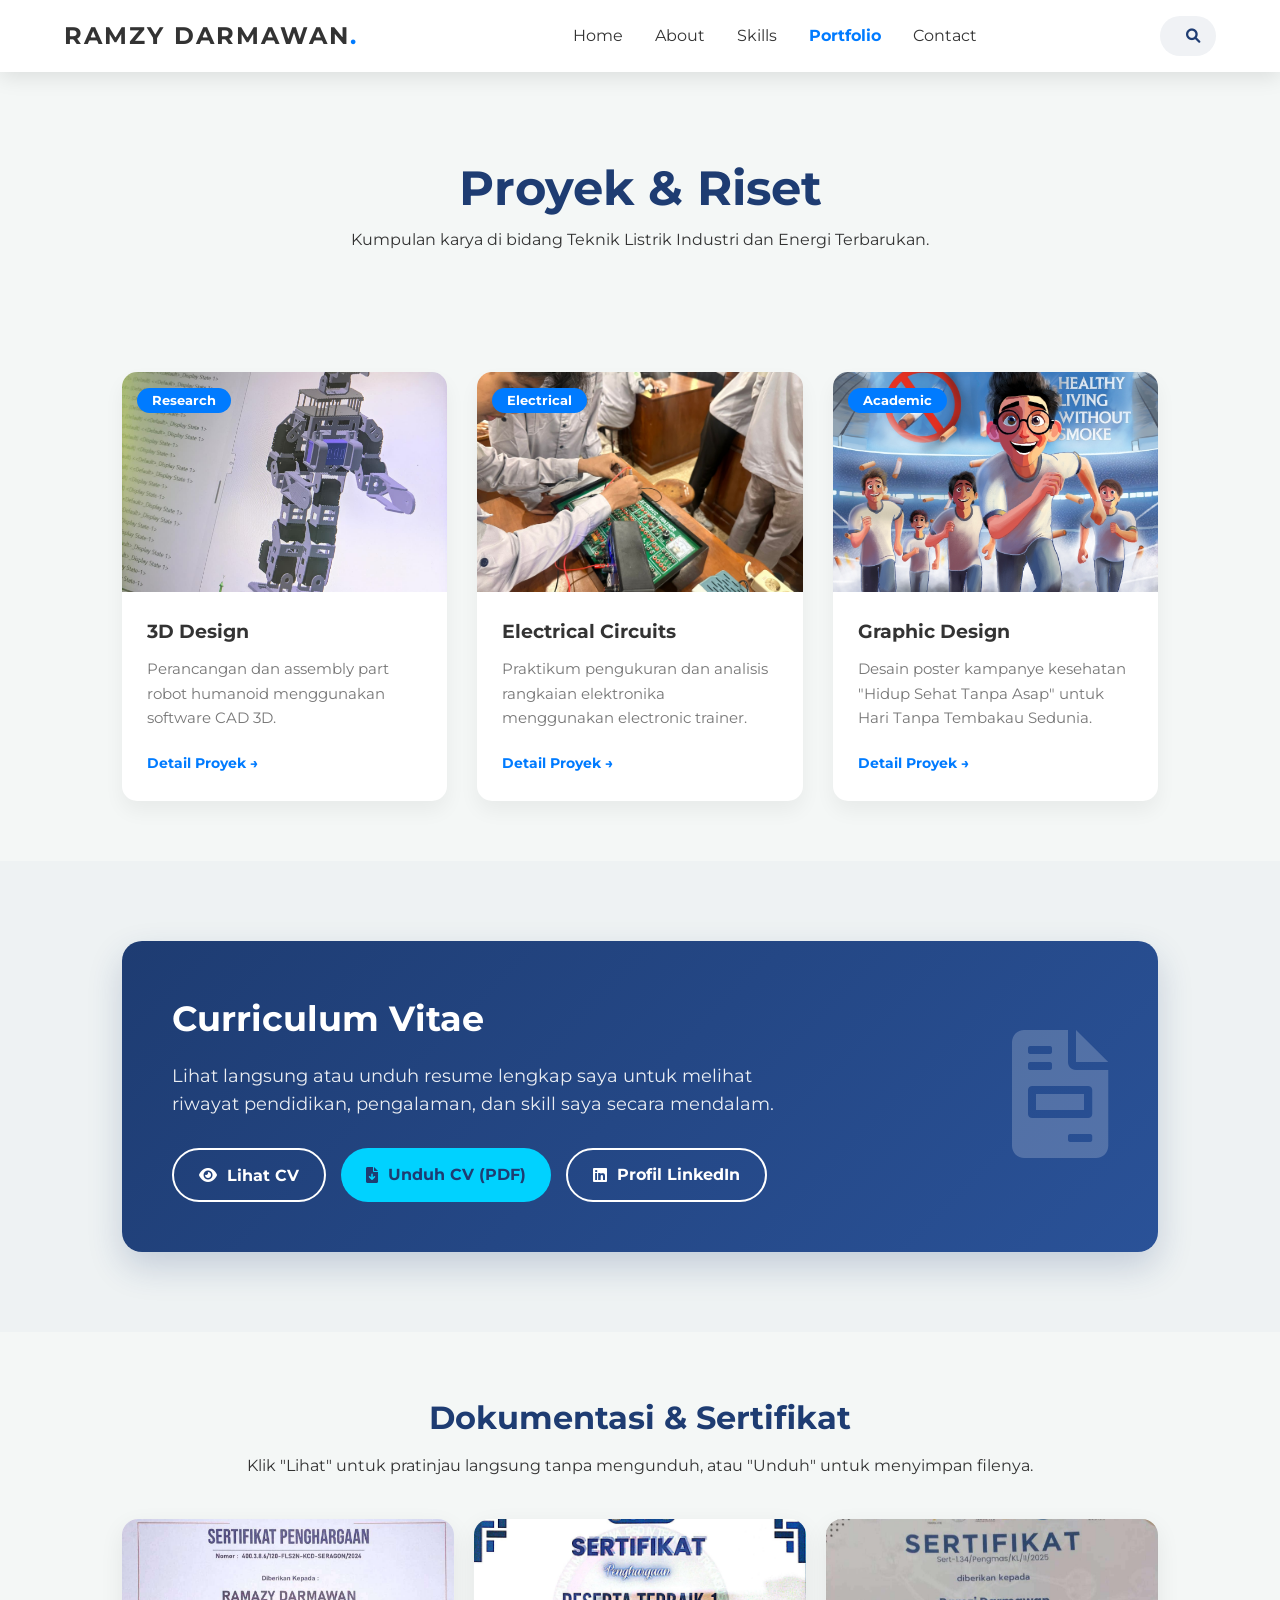
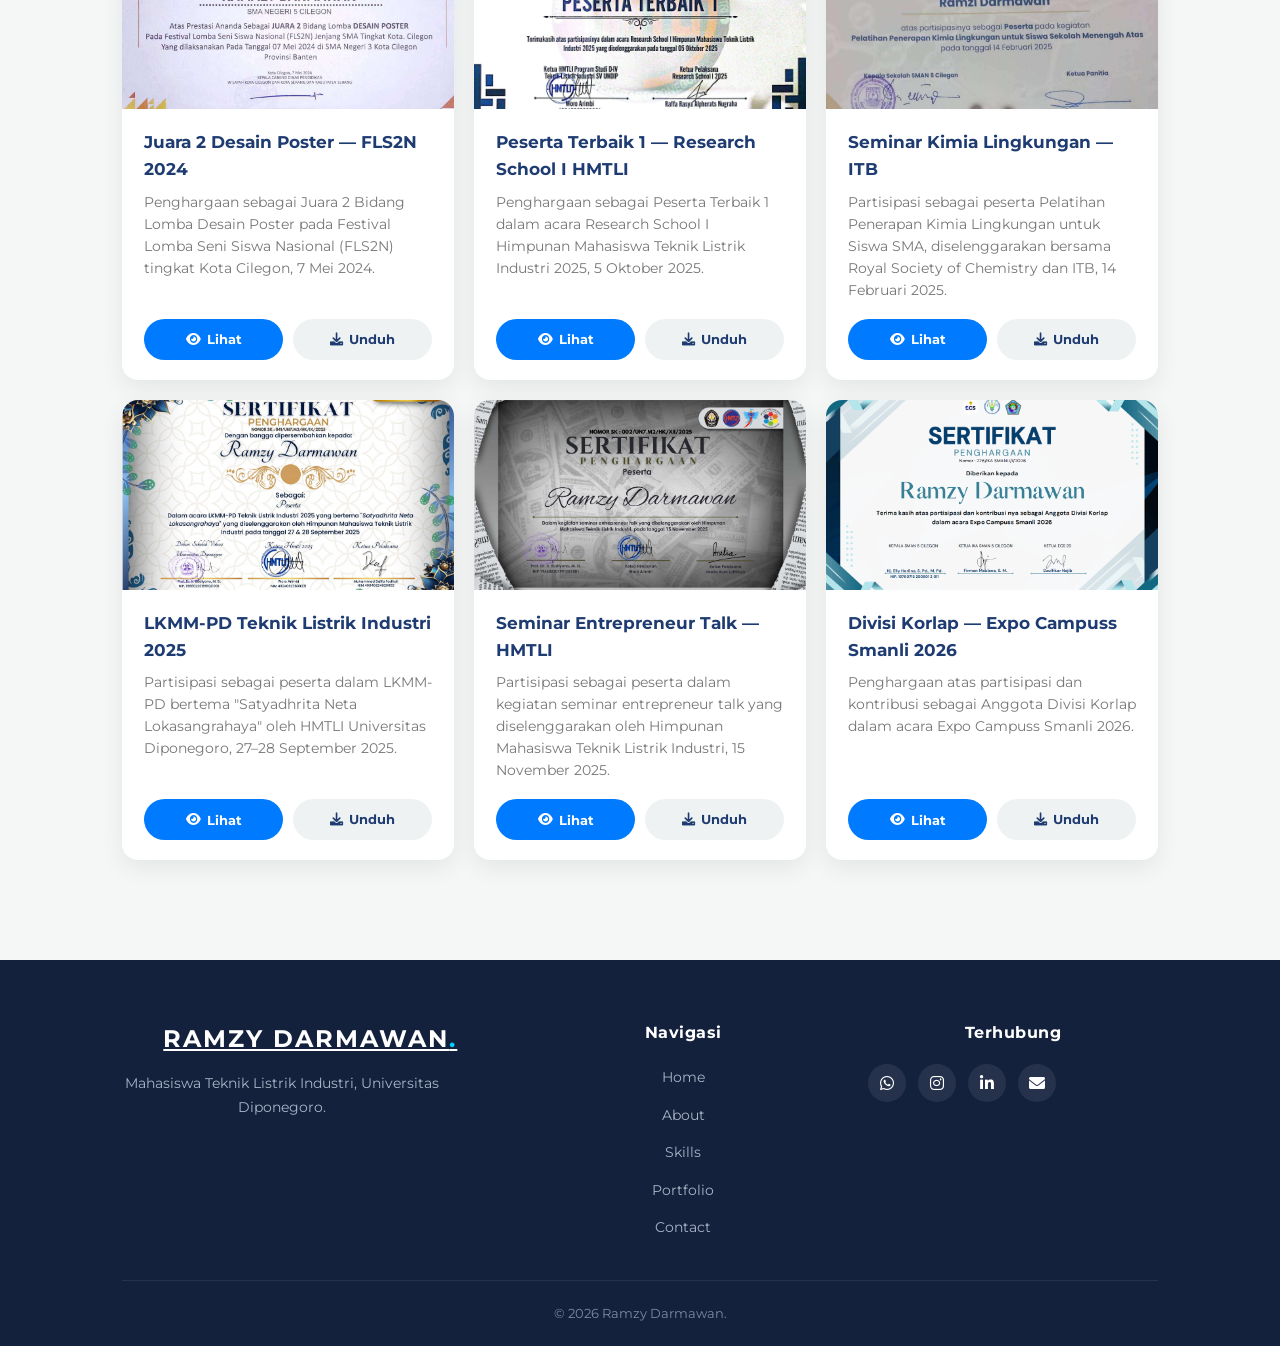
==== commit 08f232a2: "Simplify footer text in portofolio.html" ====
--- a/portofolio.html
+++ b/portofolio.html
@@ -329,7 +329,7 @@
             <div class="footer-grid">
                 <div class="footer-brand">
                     <a href="index.html" class="logo">RAMZY DARMAWAN<span>.</span></a>
-                    <p>Mahasiswa Teknik Listrik Industri, Universitas Diponegoro. Berfokus pada sistem energi, otomasi, dan integrasi IoT untuk masa depan industri yang lebih pintar.</p>
+                    <p>Mahasiswa Teknik Listrik Industri, Universitas Diponegoro.</p>
                 </div>
                 <div class="footer-col">
                     <h4>Navigasi</h4>
@@ -352,7 +352,7 @@
                 </div>
             </div>
             <div class="footer-bottom">
-                &copy; 2026 Ramzy Darmawan. Seluruh hak cipta dilindungi.
+                &copy; 2026 Ramzy Darmawan.
             </div>
         </div>
     </footer>
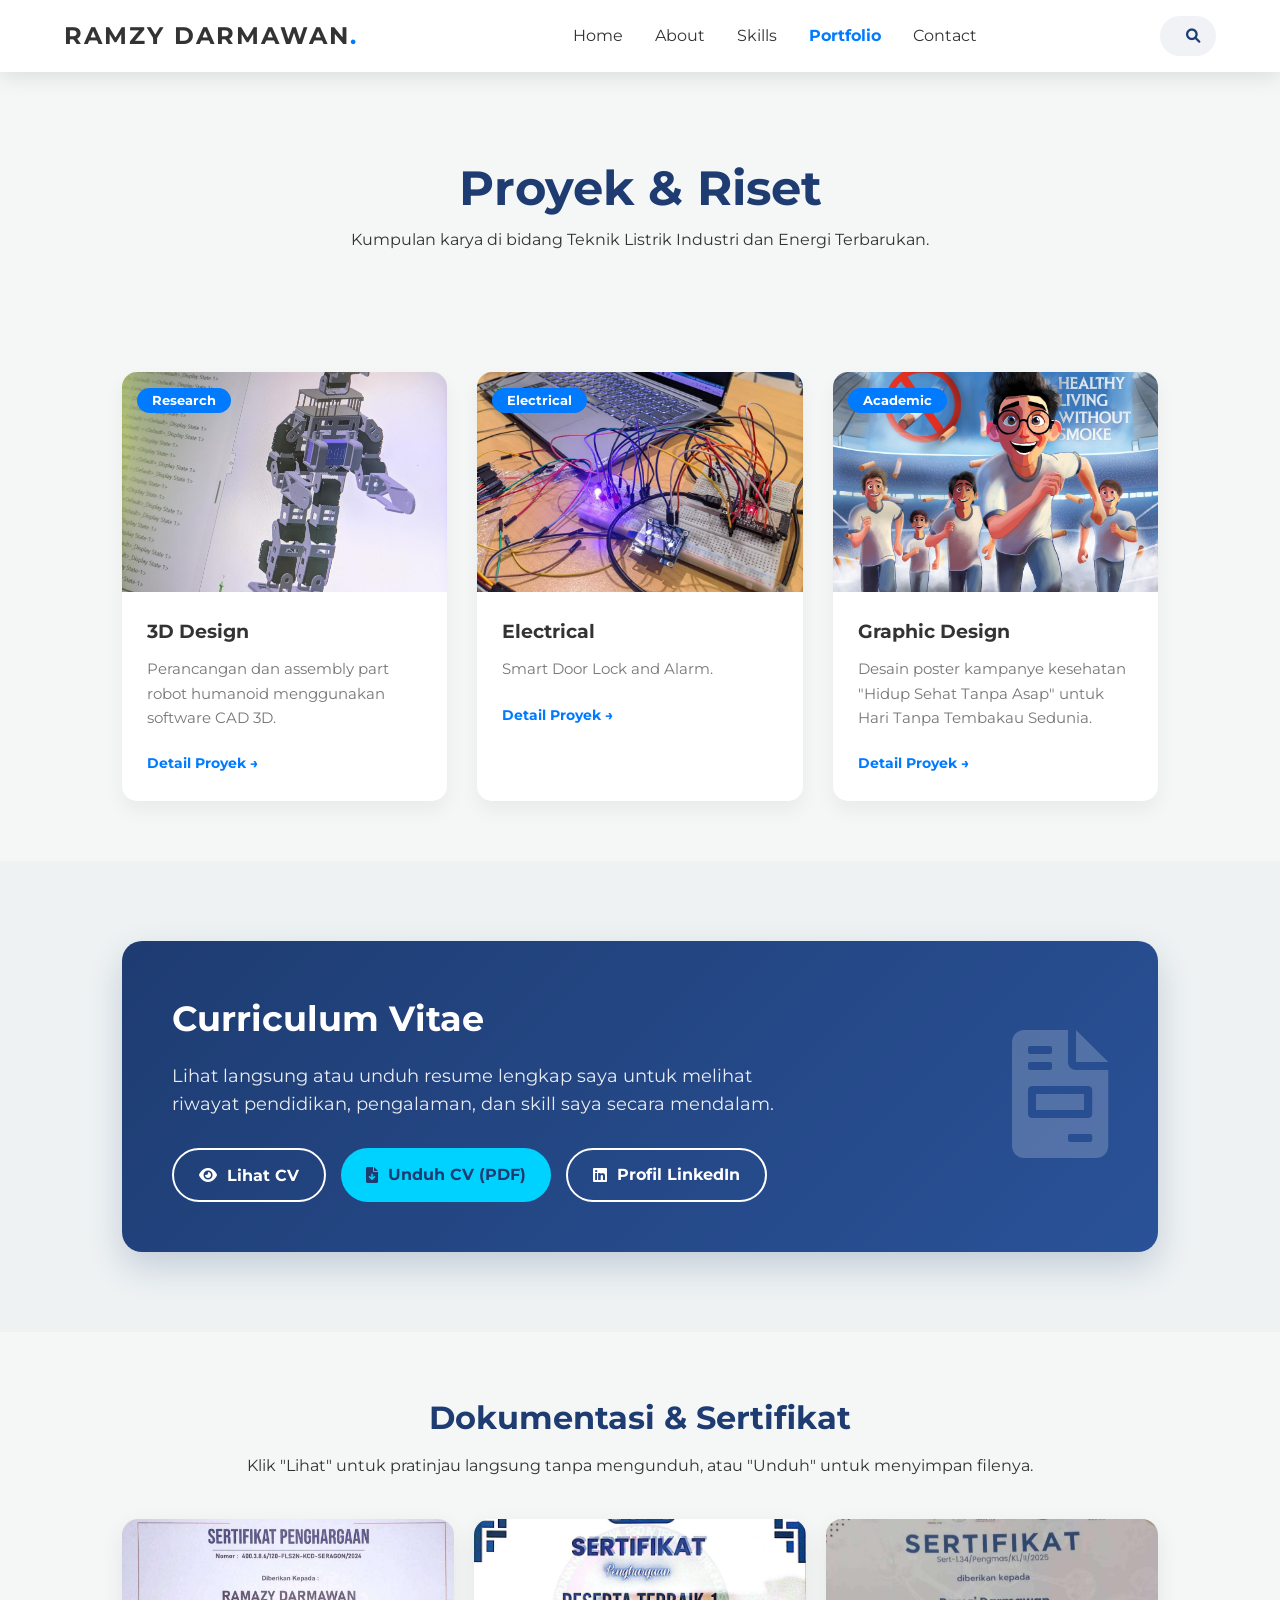
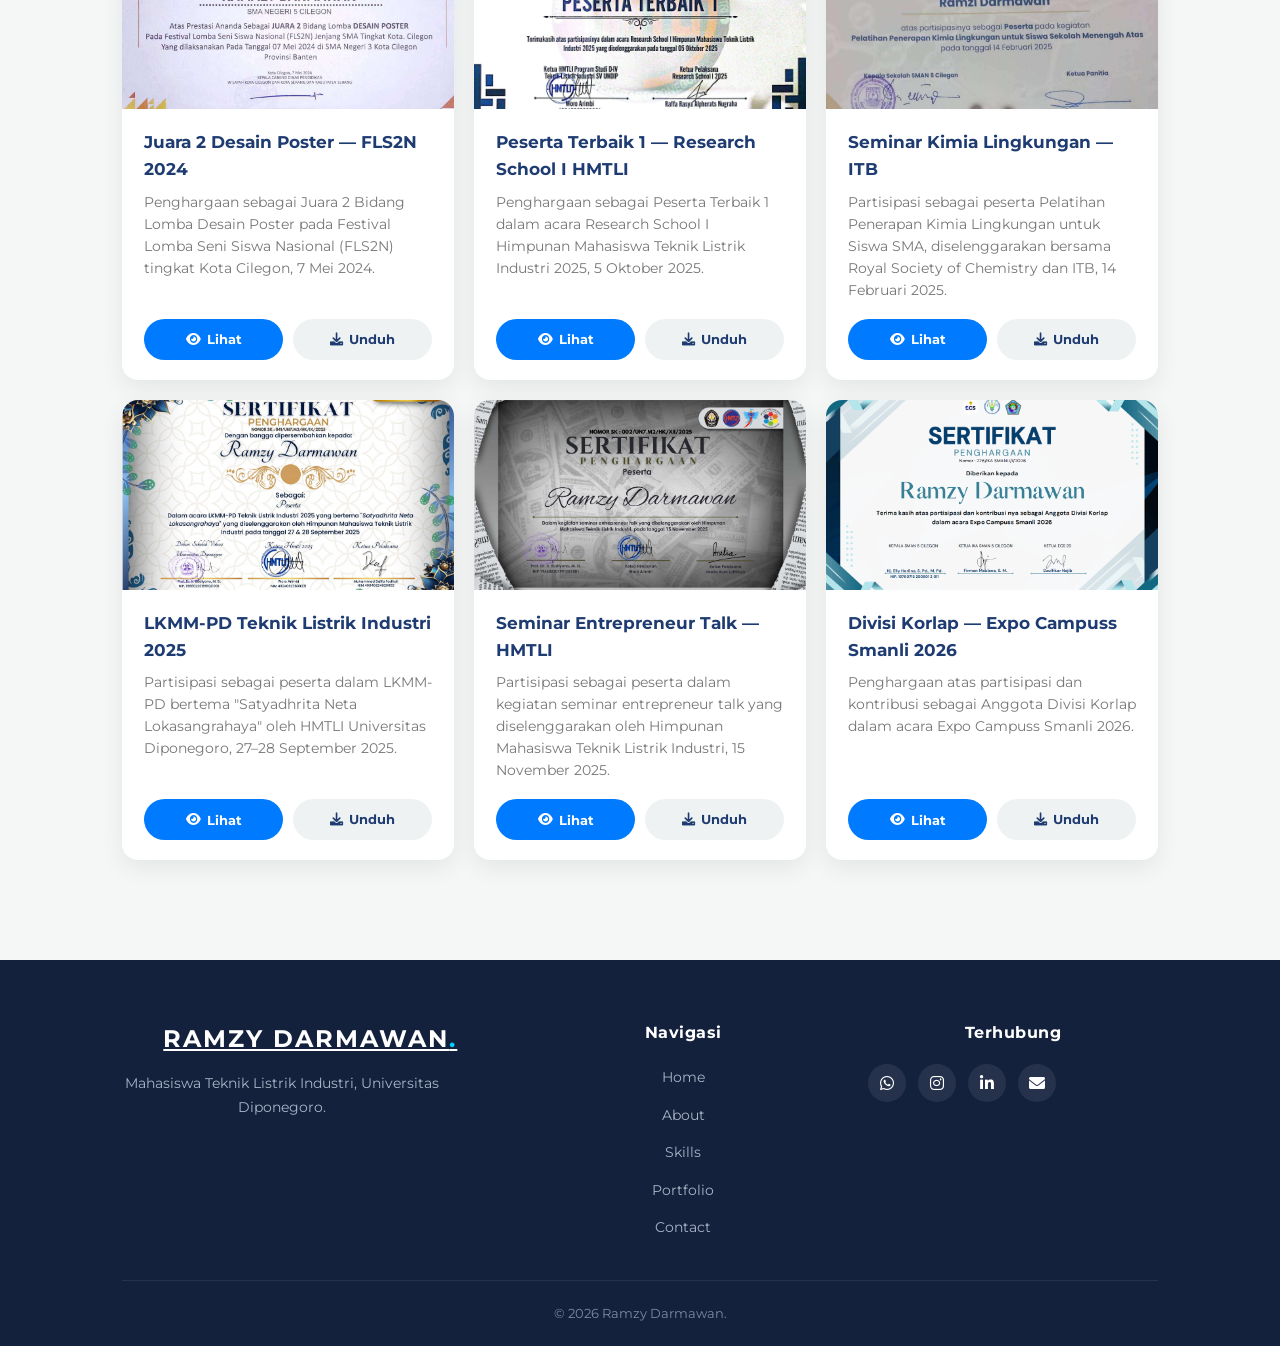
==== commit e86c5106: "Update portofolio.html" ====
--- a/portofolio.html
+++ b/portofolio.html
@@ -59,14 +59,14 @@
 
                 <div class="portofolio-card">
                     <div class="card-image">
-                        <img src="assets/img/listrik-1.jpeg" alt="Praktikum Rangkaian Listrik">
+                        <img src="projectesp.jpg" alt="Praktikum Rangkaian Listrik">
                         <div class="card-overlay">
                             <span>Electrical</span>
                         </div>
                     </div>
                     <div class="card-info">
-                        <h3>Electrical Circuits</h3>
-                        <p>Praktikum pengukuran dan analisis rangkaian elektronika menggunakan electronic trainer.</p>
+                        <h3>Electrical</h3>
+                        <p>Smart Door Lock and Alarm.</p>
                         <a href="proyek-electrical.html" class="read-more">Detail Proyek &rarr;</a>
                     </div>
                 </div>
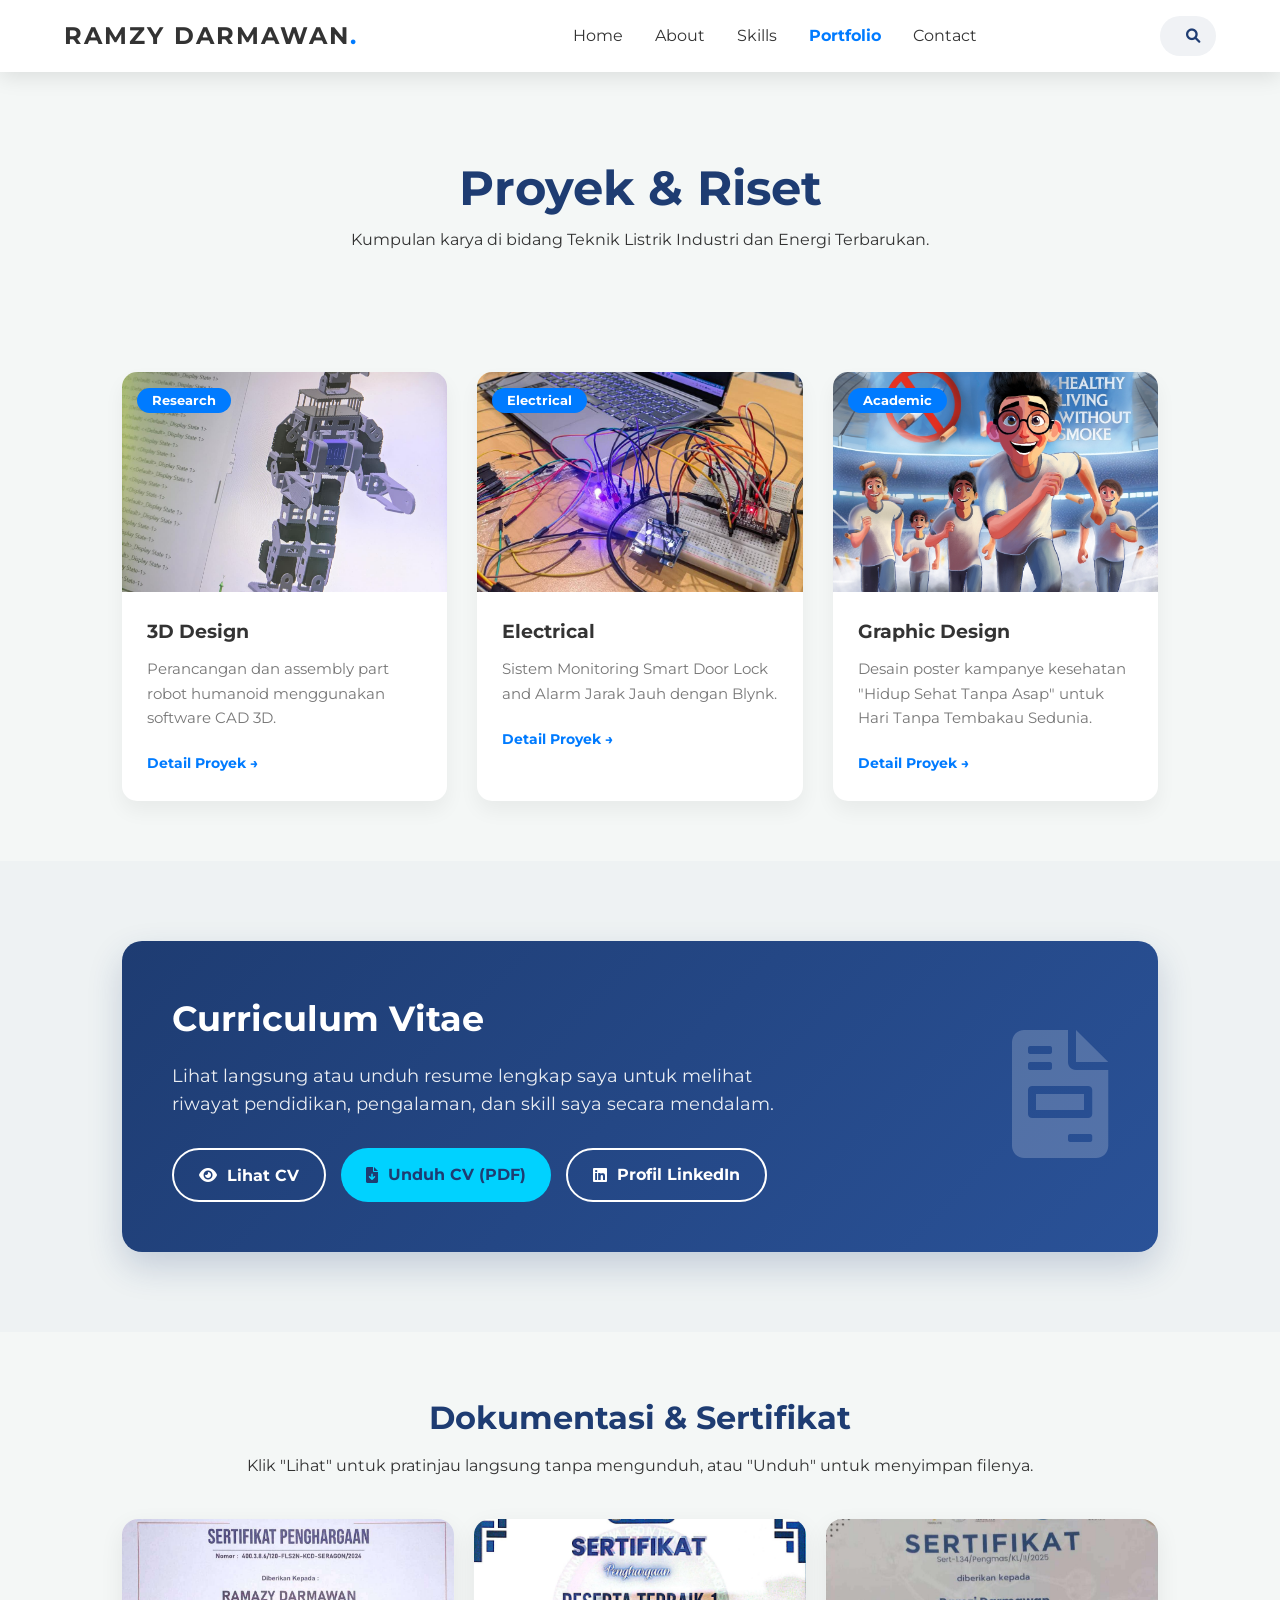
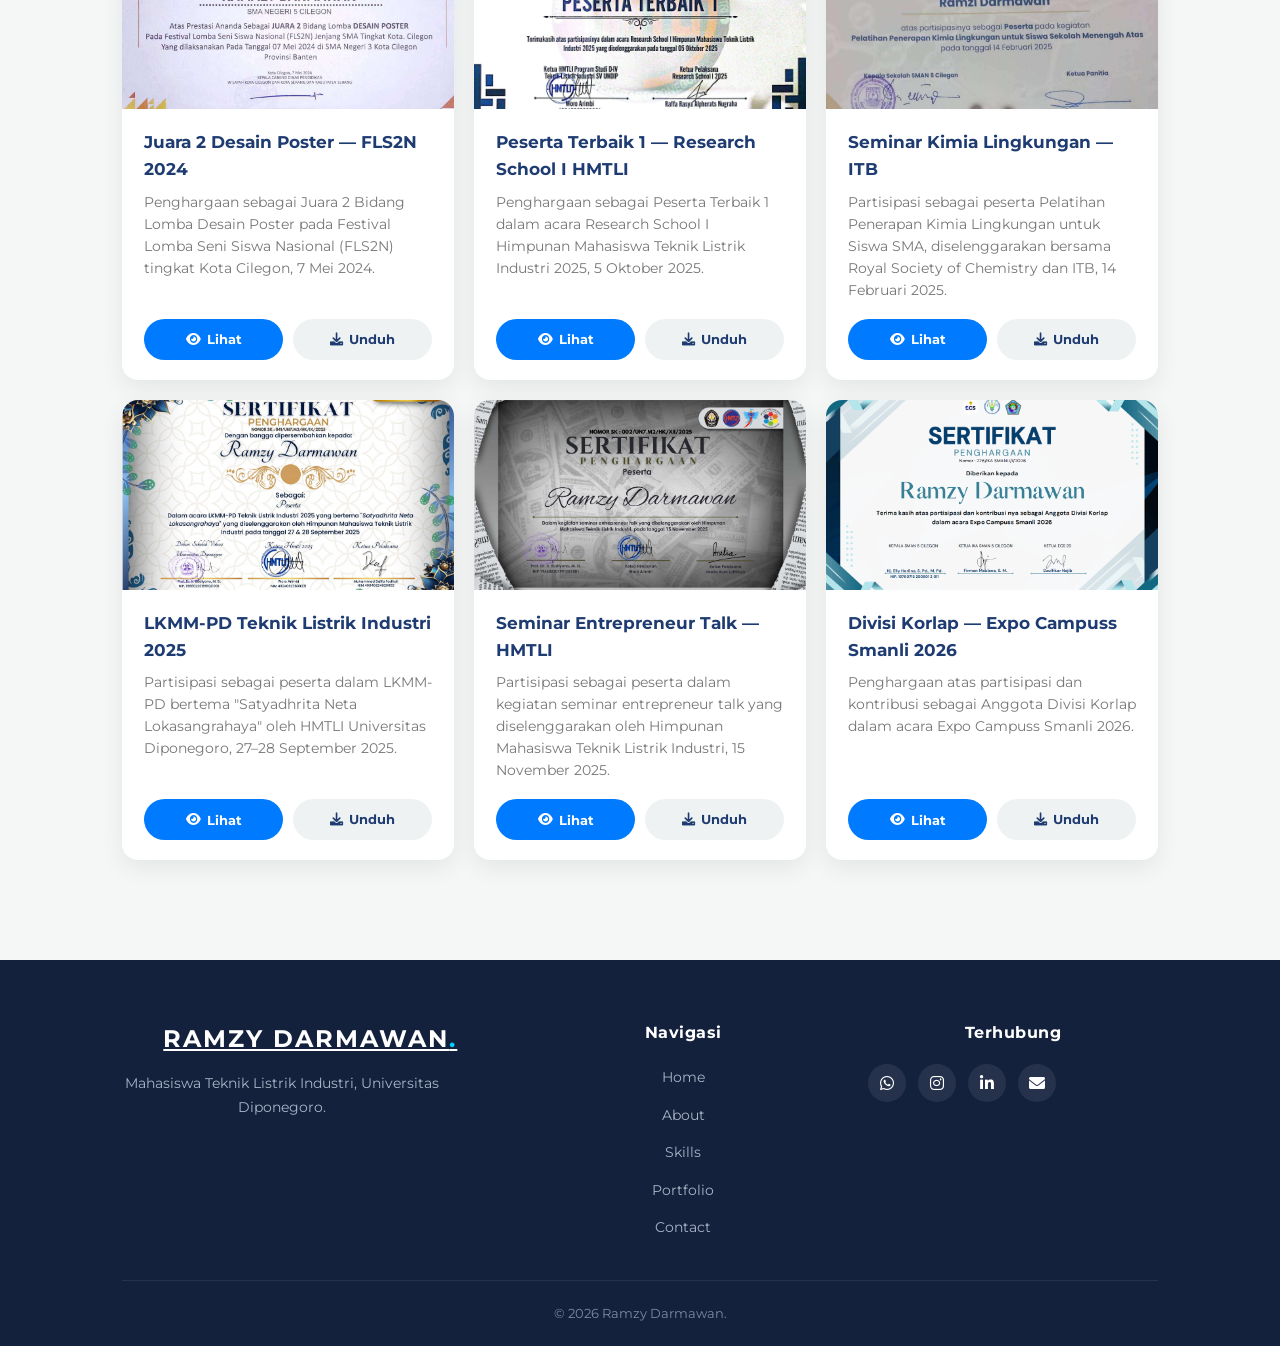
==== commit 46d4cd56: "Update portofolio.html" ====
--- a/portofolio.html
+++ b/portofolio.html
@@ -66,7 +66,7 @@
                     </div>
                     <div class="card-info">
                         <h3>Electrical</h3>
-                        <p>Smart Door Lock and Alarm.</p>
+                        <p>Sistem Monitoring Smart Door Lock and Alarm Jarak Jauh dengan Blynk.</p>
                         <a href="proyek-electrical.html" class="read-more">Detail Proyek &rarr;</a>
                     </div>
                 </div>
